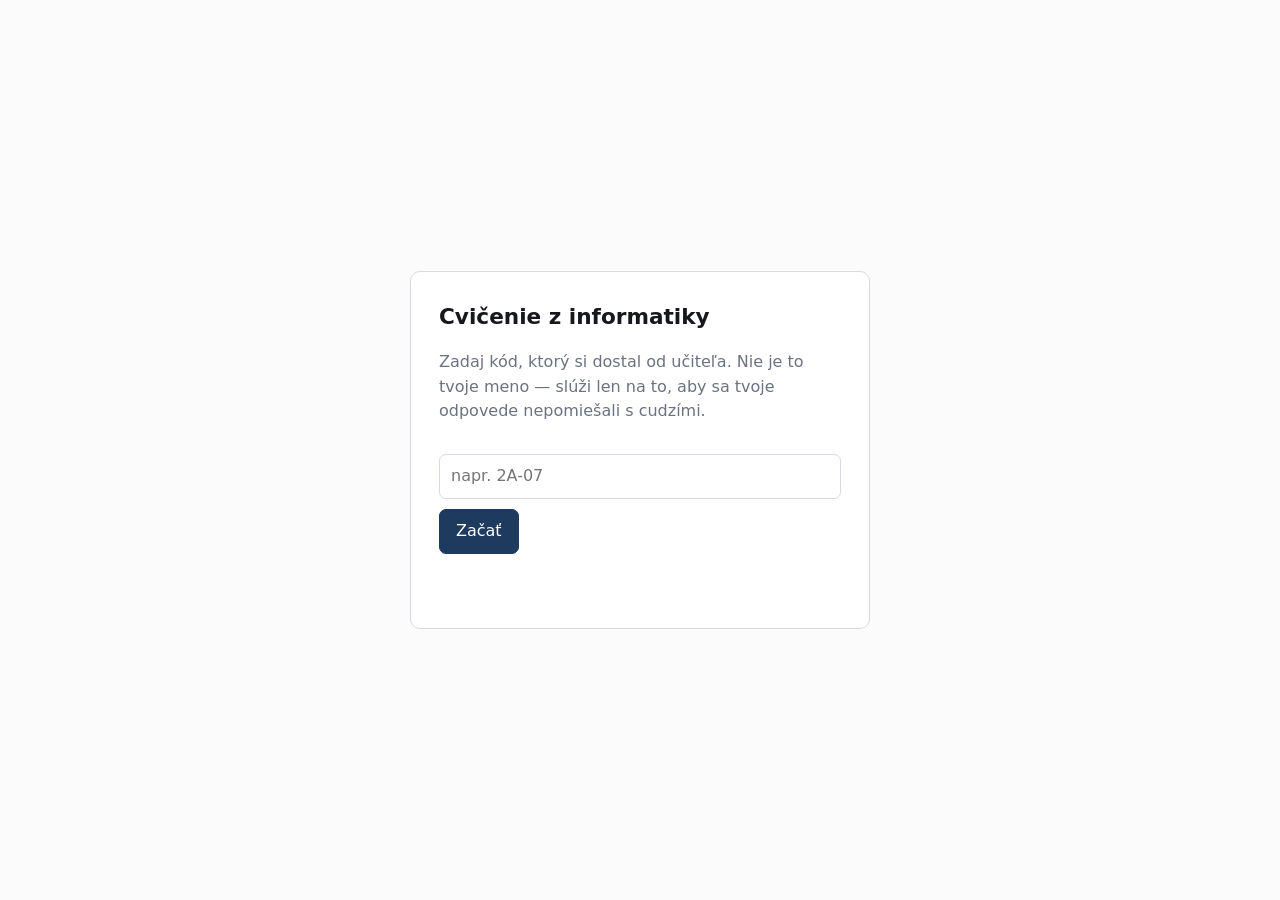
==== exercise-client/static/index.html @ ea66088d "Init" ====
<!DOCTYPE html>
<html lang="sk">
<head>
<meta charset="utf-8">
<meta name="viewport" content="width=device-width, initial-scale=1">
<title>Cvičenie — informatika</title>
<link rel="stylesheet" href="style.css">
</head>
<body>

<div id="gate" class="gate">
  <div class="gate-card">
    <h1>Cvičenie z informatiky</h1>
    <p class="muted">Zadaj kód, ktorý si dostal od učiteľa. Nie je to tvoje meno
       — slúži len na to, aby sa tvoje odpovede nepomiešali s cudzími.</p>
    <input id="code" placeholder="napr. 2A-07" autocomplete="off">
    <button id="start">Začať</button>
    <p id="banner" class="banner"></p>
  </div>
</div>

<main id="app" hidden>
  <header>
    <span id="topic"></span>
    <span class="spacer"></span>
    <span id="progress" class="muted"></span>
  </header>

  <section class="work">
    <article class="task">
      <h2>Úloha <span id="task-id"></span></h2>
      <p id="task-prompt"></p>

      <label for="answer">Tvoja odpoveď</label>
      <textarea id="answer" rows="5" placeholder="Píš sem…"></textarea>
      <div class="row">
        <button id="submit">Odovzdať pokus</button>
        <button id="unlock" class="secondary">Ukázať riešenie</button>
        <span id="feedback" class="feedback"></span>
      </div>

      <div id="gate-explain" class="explain" hidden>
        <p><strong>Predtým, než ti ukážem riešenie:</strong> napíš vlastnými
           slovami, prečo je tvoj postup správny alebo kde predpokladáš chybu.</p>
        <textarea id="explanation" rows="3"
                  placeholder="Myslím si, že… lebo…"></textarea>
        <div class="row">
          <button id="send-explanation">Odoslať</button>
          <span id="explain-feedback" class="feedback"></span>
        </div>
      </div>
    </article>

    <aside id="assistant" class="assistant" hidden>
      <h2>Asistent</h2>
      <div id="chat" class="chat"></div>
      <textarea id="prompt" rows="3" placeholder="Napíš asistentovi…"></textarea>
      <button id="send">Poslať</button>
      <p class="muted tiny">Na konci hodiny píšete krátky test, v ktorom
         asistenta k dispozícii mať nebudete.</p>
    </aside>
  </section>

  <footer class="muted tiny">
    Táto hodina je súčasťou výskumu. Zaznamenáva sa, čo napíšeš asistentovi
    a kedy si čo robil s úlohami. Tvoje meno sa nikde neukladá.
  </footer>
</main>

<script src="app.js"></script>
</body>
</html>
---- exercise-client/static/style.css ----
/* Deliberately plain. The interface must be identical across conditions, and
   anything decorative is one more thing that could differ between them. */

:root {
  --ink: #16181c;
  --muted: #6b7280;
  --line: #d7dae0;
  --bg: #fbfbfc;
  --panel: #ffffff;
  --accent: #1f3a5f;
  --good: #1d6b3f;
  --warn: #8a4b12;
}

* { box-sizing: border-box; }

body {
  margin: 0;
  font: 16px/1.55 system-ui, -apple-system, "Segoe UI", sans-serif;
  color: var(--ink);
  background: var(--bg);
}

h1 { font-size: 1.35rem; margin: 0 0 .5rem; }
h2 { font-size: 1rem; margin: 0 0 .6rem; text-transform: uppercase;
     letter-spacing: .04em; color: var(--muted); }

.muted { color: var(--muted); }
.tiny { font-size: .82rem; }
.spacer { flex: 1; }

/* ---------------------------------------------------------------- gate */
.gate { display: flex; min-height: 100vh; align-items: center;
        justify-content: center; padding: 16px; }
.gate-card { background: var(--panel); border: 1px solid var(--line);
             border-radius: 10px; padding: 28px; max-width: 460px; width: 100%; }
.gate-card input { width: 100%; margin: 14px 0 10px; }

/* ---------------------------------------------------------------- shell */
header { display: flex; gap: 12px; align-items: baseline; padding: 14px 20px;
         border-bottom: 1px solid var(--line); background: var(--panel); }

.work { display: grid; grid-template-columns: 1fr 380px; gap: 18px;
        padding: 20px; align-items: start; }
@media (max-width: 900px) { .work { grid-template-columns: 1fr; } }

.task, .assistant { background: var(--panel); border: 1px solid var(--line);
                    border-radius: 10px; padding: 18px; }

#task-prompt { font-size: 1.05rem; margin: 0 0 18px; }

label { display: block; font-size: .85rem; color: var(--muted);
        margin-bottom: 4px; }

textarea, input {
  width: 100%; font: inherit; padding: 9px 11px;
  border: 1px solid var(--line); border-radius: 7px; background: #fff;
  resize: vertical;
}
textarea:focus, input:focus { outline: 2px solid var(--accent); outline-offset: 1px; }

.row { display: flex; gap: 10px; align-items: center; margin-top: 10px;
       flex-wrap: wrap; }

button {
  font: inherit; padding: 9px 16px; border-radius: 7px; cursor: pointer;
  border: 1px solid var(--accent); background: var(--accent); color: #fff;
}
button.secondary { background: #fff; color: var(--accent); }
button:disabled { opacity: .45; cursor: default; }

.feedback { font-size: .9rem; color: var(--muted); }
.feedback.good { color: var(--good); }
.feedback.warn { color: var(--warn); }

.explain { margin-top: 16px; padding: 14px; border-radius: 8px;
           background: #f4f6f9; border: 1px solid var(--line); }
.explain p { margin: 0 0 8px; font-size: .92rem; }

/* ------------------------------------------------------------ assistant */
.chat { height: 300px; overflow-y: auto; margin-bottom: 10px; padding: 4px;
        display: flex; flex-direction: column; gap: 8px; }
.msg { padding: 8px 11px; border-radius: 9px; max-width: 92%;
       white-space: pre-wrap; font-size: .94rem; }
.msg.user { align-self: flex-end; background: var(--accent); color: #fff; }
.msg.assistant { align-self: flex-start; background: #eef1f5; }
.msg.warn { background: #fdf0e3; color: var(--warn); }

.assistant button { width: 100%; margin-top: 8px; }

footer { padding: 14px 20px; border-top: 1px solid var(--line); }
.banner { color: var(--warn); font-size: .9rem; min-height: 1.2em; }
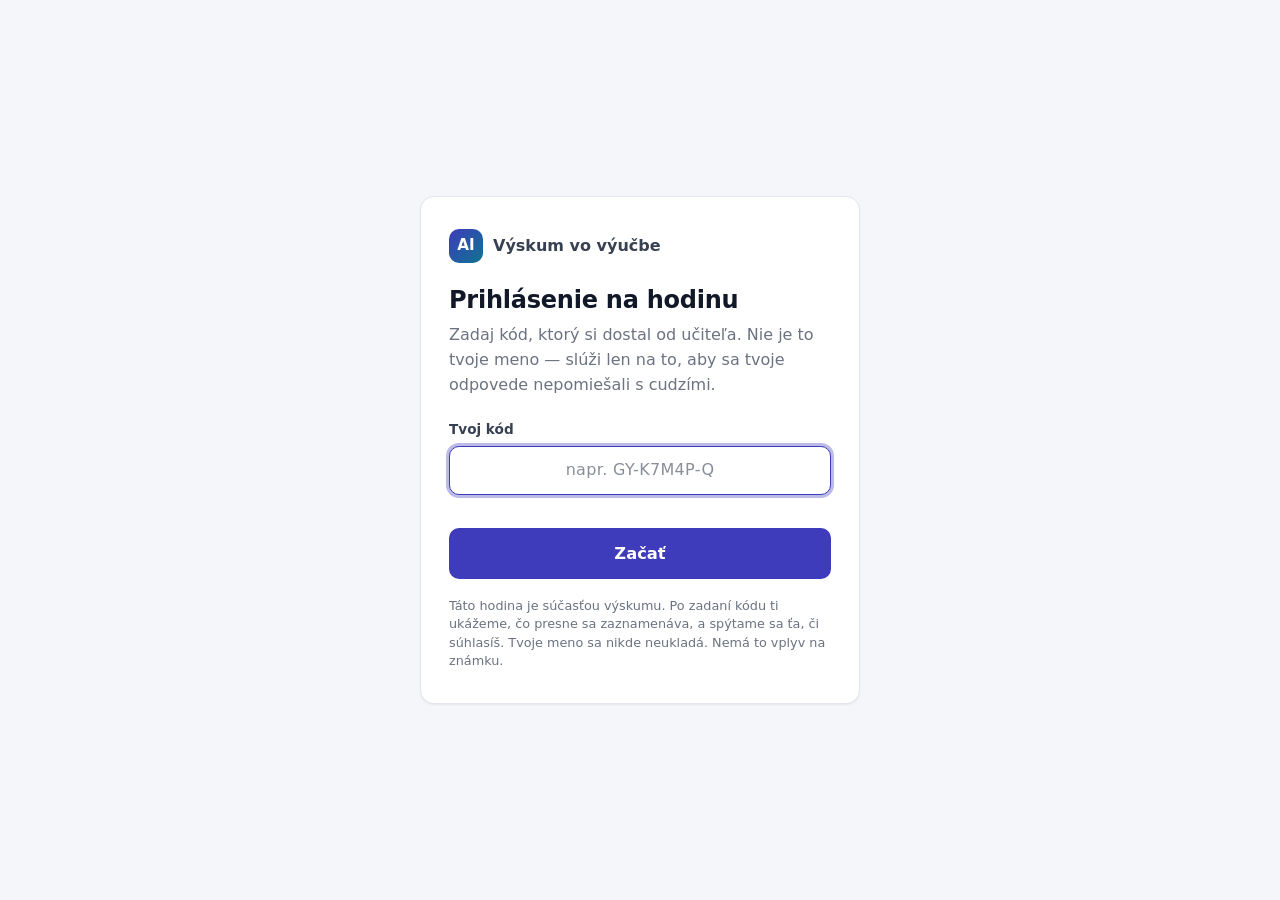
==== commit 2c75d8af: "update tool to get data" ====
--- a/exercise-client/static/index.html
+++ b/exercise-client/static/index.html
@@ -2,71 +2,157 @@
 <html lang="sk">
 <head>
 <meta charset="utf-8">
-<meta name="viewport" content="width=device-width, initial-scale=1">
-<title>Cvičenie — informatika</title>
+<meta name="viewport" content="width=device-width, initial-scale=1, viewport-fit=cover">
+<meta name="color-scheme" content="light dark">
+<link rel="icon" href="data:image/svg+xml,%3Csvg xmlns=%22http://www.w3.org/2000/svg%22 viewBox=%220 0 32 32%22%3E%3Crect width=%2232%22 height=%2232%22 rx=%228%22 fill=%22%233f3cbb%22/%3E%3Ctext x=%2216%22 y=%2221%22 font-family=%22Arial%22 font-size=%2213%22 font-weight=%22700%22 fill=%22white%22 text-anchor=%22middle%22%3EAI%3C/text%3E%3C/svg%3E">
+<title>Hodina — cvičenie</title>
 <link rel="stylesheet" href="style.css">
 </head>
 <body>
 
-<div id="gate" class="gate">
-  <div class="gate-card">
-    <h1>Cvičenie z informatiky</h1>
-    <p class="muted">Zadaj kód, ktorý si dostal od učiteľa. Nie je to tvoje meno
-       — slúži len na to, aby sa tvoje odpovede nepomiešali s cudzími.</p>
-    <input id="code" placeholder="napr. 2A-07" autocomplete="off">
-    <button id="start">Začať</button>
-    <p id="banner" class="banner"></p>
+<div id="toast" class="toast" role="status" aria-live="polite"></div>
+
+<!-- ============================================================== login -->
+<section id="login" class="login">
+  <div class="card login-card">
+    <div class="brand"><span class="logo" aria-hidden="true">AI</span><span>Výskum vo výučbe</span></div>
+    <h1>Prihlásenie na hodinu</h1>
+    <p class="lead" id="login-lead">Zadaj kód, ktorý si dostal od učiteľa. Nie je to tvoje meno —
+      slúži len na to, aby sa tvoje odpovede nepomiešali s cudzími.</p>
+    <label for="code">Tvoj kód</label>
+    <input id="code" class="code-input" type="text" autocomplete="off" autocapitalize="characters"
+           spellcheck="false" inputmode="text" placeholder="napr. GY-K7M4P-Q" maxlength="40">
+    <p id="login-error" class="field-error" role="alert"></p>
+    <button id="start" class="btn btn-primary btn-lg btn-block">Začať</button>
+    <p class="fineprint">Táto hodina je súčasťou výskumu. Po zadaní kódu ti ukážeme, čo presne sa
+      zaznamenáva, a spýtame sa ťa, či súhlasíš. Tvoje meno sa nikde neukladá. Nemá to vplyv na známku.</p>
   </div>
+</section>
+
+<!-- ================================================================ app -->
+<div id="app" hidden>
+  <header class="topbar">
+    <div class="topbar-left">
+      <span class="logo" aria-hidden="true">AI</span>
+      <div style="min-width:0">
+        <div class="eyebrow" id="subject"></div>
+        <div class="title" id="topic"></div>
+      </div>
+    </div>
+    <div class="topbar-progress">
+      <div class="progress" role="progressbar" aria-label="Postup" aria-valuemin="0" id="progress"><i id="progress-bar"></i></div>
+      <div class="progress-text" id="progress-text"></div>
+    </div>
+    <div class="topbar-right">
+      <span id="net" class="net" aria-live="polite">online</span>
+      <button id="consent-btn" class="btn btn-ghost btn-sm" type="button" aria-haspopup="dialog">Súhlas</button>
+      <button id="logout" class="btn btn-ghost btn-sm" type="button">Odhlásiť</button>
+    </div>
+  </header>
+
+  <main id="workspace" class="workspace">
+    <!-- ------------------------------------------------------- task -->
+    <section id="panel-task" class="card panel task-panel active" aria-labelledby="task-title">
+      <div id="task-area">
+        <div class="task-head">
+          <span class="chip" id="task-title">Úloha</span>
+          <span class="chip chip-warn" id="task-kind" hidden></span>
+          <span class="task-skill" id="task-skill"></span>
+        </div>
+        <p class="task-prompt" id="task-prompt"></p>
+
+        <label for="answer">Tvoja odpoveď</label>
+        <textarea id="answer" class="answer-box" rows="7" placeholder="Píš sem svoj postup a výsledok…"></textarea>
+        <div class="actions">
+          <button id="submit" class="btn btn-primary" type="button">Odovzdať pokus</button>
+          <button id="solution" class="btn btn-secondary" type="button">Ukázať riešenie</button>
+          <span class="spacer"></span>
+          <button id="skip" class="btn btn-ghost" type="button">Preskočiť úlohu</button>
+        </div>
+
+        <!-- self-assessment: replaces a blocking confirm() dialog -->
+        <div id="selfcheck" class="selfcheck" hidden>
+          <h3>Ako hodnotíš svoju odpoveď?</h3>
+          <div class="segmented" role="radiogroup" aria-label="Hodnotenie odpovede" id="self-choice">
+            <button type="button" data-v="1" aria-pressed="false">Myslím, že je správna</button>
+            <button type="button" data-v="0" aria-pressed="false">Nie som si istý/á alebo nie je správna</button>
+          </div>
+          <label for="conf" class="label">Nakoľko si si istý/á, že je správna? <output id="conf-val" class="value">—</output></label>
+          <input id="conf" type="range" min="0" max="100" step="5" value="50" class="unset" aria-describedby="conf-scale">
+          <div class="slider-scale" id="conf-scale"><span>0 % určite nie</span><span>100 % určite áno</span></div>
+          <div class="actions">
+            <button id="selfcheck-ok" class="btn btn-primary" type="button" disabled>Potvrdiť</button>
+            <button id="selfcheck-cancel" class="btn btn-ghost" type="button">Späť k odpovedi</button>
+          </div>
+        </div>
+
+        <div id="feedback" class="feedback" role="status" aria-live="polite"></div>
+
+        <div id="gate-explain" class="callout callout-primary" style="margin-top:16px" hidden>
+          <p style="margin-bottom:10px"><strong>Predtým, než ti ukážem riešenie:</strong> napíš vlastnými
+            slovami, prečo je tvoj postup správny alebo kde predpokladáš chybu.</p>
+          <textarea id="explanation" rows="3" placeholder="Myslím si, že… lebo…"></textarea>
+          <div class="actions">
+            <button id="send-explanation" class="btn btn-primary" type="button">Odoslať vysvetlenie</button>
+            <span id="explain-feedback" class="feedback" style="margin-top:0"></span>
+          </div>
+        </div>
+
+        <div id="solution-box" class="callout callout-good solution-box" style="margin-top:16px" hidden>
+          <h3>Vzorové riešenie</h3>
+          <p id="solution-text" class="solution-text"></p>
+        </div>
+      </div>
+
+      <div id="done" class="done" hidden>
+        <div class="big" aria-hidden="true">✓</div>
+        <h2>Hotovo</h2>
+        <p class="muted" id="done-text">Zavri notebook a počkaj na pokyn učiteľa.</p>
+      </div>
+    </section>
+
+    <!-- -------------------------------------------------- assistant -->
+    <aside id="panel-assistant" class="card panel assistant-panel" aria-label="Asistent" hidden>
+      <div class="assistant-head">
+        <span class="avatar" aria-hidden="true">AI</span>
+        <h2>Asistent</h2>
+      </div>
+      <div id="chat" class="chat" aria-live="polite">
+        <p class="chat-empty" id="chat-empty">Sem môžeš napísať otázku k úlohe, na ktorej práve pracuješ.</p>
+      </div>
+      <div class="composer">
+        <label for="prompt" class="sr-only">Správa asistentovi</label>
+        <textarea id="prompt" rows="1" placeholder="Napíš asistentovi…"></textarea>
+        <button id="send" class="btn btn-primary" type="button" aria-label="Poslať">Poslať</button>
+      </div>
+      <p class="fineprint">Na konci hodiny píšete krátky test, v ktorom asistenta k dispozícii mať nebudete.</p>
+    </aside>
+  </main>
+
+  <nav id="tabbar" class="tabbar" aria-label="Prepínanie panelov">
+    <button type="button" data-tab="panel-task" aria-selected="true"><span class="ico" aria-hidden="true">✎</span>Úloha</button>
+    <button type="button" data-tab="panel-assistant" aria-selected="false"><span class="ico" aria-hidden="true">💬</span>Asistent</button>
+  </nav>
+
+  <button id="activity-pill" class="activity-pill" type="button" hidden>Interaktívna úloha</button>
+
+  <div id="activity-layer" class="sheet-layer" hidden>
+    <div class="sheet" role="dialog" aria-modal="true" aria-labelledby="activity-title">
+      <div class="sheet-head">
+        <span class="chip chip-accent" id="activity-type"></span>
+        <h2 id="activity-title"></h2>
+        <button id="activity-hide" class="btn btn-ghost btn-sm" type="button">Skryť</button>
+      </div>
+      <div id="activity-body" class="sheet-body"></div>
+    </div>
+  </div>
+
+  <p class="fineprint consent-note">Táto hodina je súčasťou výskumu. Čo sa zaznamenáva a ako zmeniť svoje
+    rozhodnutie, nájdeš pod tlačidlom Súhlas hore. Tvoje meno sa nikde neukladá.</p>
 </div>
 
-<main id="app" hidden>
-  <header>
-    <span id="topic"></span>
-    <span class="spacer"></span>
-    <span id="progress" class="muted"></span>
-  </header>
-
-  <section class="work">
-    <article class="task">
-      <h2>Úloha <span id="task-id"></span></h2>
-      <p id="task-prompt"></p>
-
-      <label for="answer">Tvoja odpoveď</label>
-      <textarea id="answer" rows="5" placeholder="Píš sem…"></textarea>
-      <div class="row">
-        <button id="submit">Odovzdať pokus</button>
-        <button id="unlock" class="secondary">Ukázať riešenie</button>
-        <span id="feedback" class="feedback"></span>
-      </div>
-
-      <div id="gate-explain" class="explain" hidden>
-        <p><strong>Predtým, než ti ukážem riešenie:</strong> napíš vlastnými
-           slovami, prečo je tvoj postup správny alebo kde predpokladáš chybu.</p>
-        <textarea id="explanation" rows="3"
-                  placeholder="Myslím si, že… lebo…"></textarea>
-        <div class="row">
-          <button id="send-explanation">Odoslať</button>
-          <span id="explain-feedback" class="feedback"></span>
-        </div>
-      </div>
-    </article>
-
-    <aside id="assistant" class="assistant" hidden>
-      <h2>Asistent</h2>
-      <div id="chat" class="chat"></div>
-      <textarea id="prompt" rows="3" placeholder="Napíš asistentovi…"></textarea>
-      <button id="send">Poslať</button>
-      <p class="muted tiny">Na konci hodiny píšete krátky test, v ktorom
-         asistenta k dispozícii mať nebudete.</p>
-    </aside>
-  </section>
-
-  <footer class="muted tiny">
-    Táto hodina je súčasťou výskumu. Zaznamenáva sa, čo napíšeš asistentovi
-    a kedy si čo robil s úlohami. Tvoje meno sa nikde neukladá.
-  </footer>
-</main>
-
+<script src="widgets.js"></script>
+<script src="consent.js"></script>
 <script src="app.js"></script>
 </body>
 </html>
--- a/exercise-client/static/style.css
+++ b/exercise-client/static/style.css
@@ -1,92 +1,517 @@
-/* Deliberately plain. The interface must be identical across conditions, and
-   anything decorative is one more thing that could differ between them. */
+/* style.css -- one design system for the pupil app and the teacher dashboard.
+
+   The research constraint still holds: the interface is identical across the
+   three conditions. Nothing here reads the condition; the only part that
+   differs is whether the assistant panel exists at all, as before. The design
+   is calm on purpose -- clear type, generous spacing, no decoration that one
+   condition could carry and another not. It also has to work on a 360-px
+   phone and a 1080-px classroom projector, in light and dark mode, with no
+   network fonts (the classroom may be offline). */
 
 :root {
-  --ink: #16181c;
+  --bg: #f5f6fa;
+  --surface: #ffffff;
+  --surface-2: #f0f2f8;
+  --surface-3: #e7eaf3;
+  --ink: #111827;
+  --ink-2: #374151;
   --muted: #6b7280;
-  --line: #d7dae0;
-  --bg: #fbfbfc;
-  --panel: #ffffff;
-  --accent: #1f3a5f;
-  --good: #1d6b3f;
-  --warn: #8a4b12;
+  --line: #e3e6ee;
+  --line-strong: #cdd2de;
+  --primary: #3f3cbb;
+  --primary-hover: #34319e;
+  --primary-ink: #ffffff;
+  --primary-soft: #eceafe;
+  --accent: #0e7490;
+  --accent-soft: #e0f2f7;
+  --good: #15803d;
+  --good-soft: #e3f6e8;
+  --warn: #a15c07;
+  --warn-soft: #fdf1dc;
+  --bad: #b42318;
+  --bad-soft: #fde8e6;
+  --bulb: #f5b301;
+  --radius: 14px;
+  --radius-sm: 10px;
+  --radius-xs: 7px;
+  --shadow-sm: 0 1px 2px rgba(17, 24, 39, .06);
+  --shadow: 0 1px 2px rgba(17, 24, 39, .05), 0 10px 30px rgba(17, 24, 39, .07);
+  --font: system-ui, -apple-system, "Segoe UI", Roboto, "Helvetica Neue", Arial, sans-serif;
+  --mono: ui-monospace, "Cascadia Code", "Cascadia Mono", Consolas, "Courier New", monospace;
+  --focus: 0 0 0 3px rgba(63, 60, 187, .35);
+  color-scheme: light;
+}
+
+@media (prefers-color-scheme: dark) {
+  :root {
+    --bg: #0f1117;
+    --surface: #171a23;
+    --surface-2: #1d212c;
+    --surface-3: #262b38;
+    --ink: #eef0f6;
+    --ink-2: #c9cedb;
+    --muted: #949bad;
+    --line: #2a2f3c;
+    --line-strong: #3a4152;
+    --primary: #8c88ff;
+    --primary-hover: #a19eff;
+    --primary-ink: #0f1117;
+    --primary-soft: #262447;
+    --accent: #38bdf8;
+    --accent-soft: #10303d;
+    --good: #4ade80;
+    --good-soft: #12301d;
+    --warn: #fbbf24;
+    --warn-soft: #3a2a0c;
+    --bad: #f87171;
+    --bad-soft: #3b1715;
+    --shadow-sm: 0 1px 2px rgba(0, 0, 0, .4);
+    --shadow: 0 1px 2px rgba(0, 0, 0, .35), 0 12px 32px rgba(0, 0, 0, .35);
+    --focus: 0 0 0 3px rgba(140, 136, 255, .4);
+    color-scheme: dark;
+  }
 }
 
 * { box-sizing: border-box; }
-
+html { -webkit-text-size-adjust: 100%; }
 body {
   margin: 0;
-  font: 16px/1.55 system-ui, -apple-system, "Segoe UI", sans-serif;
+  font: 16px/1.55 var(--font);
   color: var(--ink);
   background: var(--bg);
-}
-
-h1 { font-size: 1.35rem; margin: 0 0 .5rem; }
-h2 { font-size: 1rem; margin: 0 0 .6rem; text-transform: uppercase;
-     letter-spacing: .04em; color: var(--muted); }
+  min-height: 100vh;
+}
+[hidden] { display: none !important; }
+h1, h2, h3 { line-height: 1.25; margin: 0; }
+h1 { font-size: 1.5rem; font-weight: 700; letter-spacing: -.01em; }
+h2 { font-size: 1.05rem; font-weight: 650; }
+h3 { font-size: .95rem; font-weight: 650; }
+p { margin: 0; }
+code, .mono { font-family: var(--mono); font-size: .92em; }
+a { color: var(--primary); }
 
 .muted { color: var(--muted); }
-.tiny { font-size: .82rem; }
+.small { font-size: .875rem; }
+.tiny { font-size: .78rem; }
+.fineprint { font-size: .8rem; color: var(--muted); line-height: 1.45; }
+.eyebrow { font-size: .72rem; font-weight: 650; letter-spacing: .08em; text-transform: uppercase; color: var(--muted); }
 .spacer { flex: 1; }
-
-/* ---------------------------------------------------------------- gate */
-.gate { display: flex; min-height: 100vh; align-items: center;
-        justify-content: center; padding: 16px; }
-.gate-card { background: var(--panel); border: 1px solid var(--line);
-             border-radius: 10px; padding: 28px; max-width: 460px; width: 100%; }
-.gate-card input { width: 100%; margin: 14px 0 10px; }
-
-/* ---------------------------------------------------------------- shell */
-header { display: flex; gap: 12px; align-items: baseline; padding: 14px 20px;
-         border-bottom: 1px solid var(--line); background: var(--panel); }
-
-.work { display: grid; grid-template-columns: 1fr 380px; gap: 18px;
-        padding: 20px; align-items: start; }
-@media (max-width: 900px) { .work { grid-template-columns: 1fr; } }
-
-.task, .assistant { background: var(--panel); border: 1px solid var(--line);
-                    border-radius: 10px; padding: 18px; }
-
-#task-prompt { font-size: 1.05rem; margin: 0 0 18px; }
-
-label { display: block; font-size: .85rem; color: var(--muted);
-        margin-bottom: 4px; }
-
-textarea, input {
-  width: 100%; font: inherit; padding: 9px 11px;
-  border: 1px solid var(--line); border-radius: 7px; background: #fff;
-  resize: vertical;
-}
-textarea:focus, input:focus { outline: 2px solid var(--accent); outline-offset: 1px; }
-
-.row { display: flex; gap: 10px; align-items: center; margin-top: 10px;
-       flex-wrap: wrap; }
-
-button {
-  font: inherit; padding: 9px 16px; border-radius: 7px; cursor: pointer;
-  border: 1px solid var(--accent); background: var(--accent); color: #fff;
-}
-button.secondary { background: #fff; color: var(--accent); }
-button:disabled { opacity: .45; cursor: default; }
-
-.feedback { font-size: .9rem; color: var(--muted); }
+.row { display: flex; gap: 10px; align-items: center; flex-wrap: wrap; }
+.stack { display: flex; flex-direction: column; gap: 12px; }
+.sr-only { position: absolute; width: 1px; height: 1px; overflow: hidden; clip: rect(0 0 0 0); white-space: nowrap; }
+
+/* ---------------------------------------------------------------- controls */
+.btn {
+  appearance: none;
+  display: inline-flex; align-items: center; justify-content: center; gap: 8px;
+  font: inherit; font-weight: 600; font-size: .95rem;
+  min-height: 42px; padding: 9px 16px;
+  border-radius: var(--radius-sm);
+  border: 1px solid transparent;
+  cursor: pointer; text-decoration: none; user-select: none;
+  transition: background .15s, border-color .15s, color .15s, transform .05s;
+}
+.btn:active { transform: translateY(1px); }
+.btn:focus-visible { outline: none; box-shadow: var(--focus); }
+.btn:disabled { opacity: .5; cursor: not-allowed; transform: none; }
+.btn-primary { background: var(--primary); color: var(--primary-ink); }
+.btn-primary:hover:not(:disabled) { background: var(--primary-hover); }
+.btn-secondary { background: var(--surface); color: var(--ink); border-color: var(--line-strong); }
+.btn-secondary:hover:not(:disabled) { border-color: var(--primary); color: var(--primary); }
+.btn-ghost { background: transparent; color: var(--ink-2); }
+.btn-ghost:hover:not(:disabled) { background: var(--surface-2); }
+.btn-good { background: var(--good); color: #fff; }
+.btn-danger { background: transparent; color: var(--bad); border-color: var(--bad); }
+.btn-sm { min-height: 34px; padding: 6px 12px; font-size: .875rem; }
+.btn-lg { min-height: 50px; padding: 12px 22px; font-size: 1.02rem; }
+.btn-block { width: 100%; }
+.btn-icon { width: 42px; padding: 0; }
+
+label, .label { display: block; font-size: .85rem; font-weight: 600; color: var(--ink-2); margin-bottom: 6px; }
+input[type=text], input[type=number], input[type=password], textarea, select {
+  width: 100%; font: inherit; color: var(--ink);
+  padding: 11px 13px;
+  background: var(--surface);
+  border: 1px solid var(--line-strong);
+  border-radius: var(--radius-sm);
+  transition: border-color .15s, box-shadow .15s;
+}
+textarea { resize: vertical; min-height: 96px; line-height: 1.5; }
+input:focus, textarea:focus, select:focus { outline: none; border-color: var(--primary); box-shadow: var(--focus); }
+input::placeholder, textarea::placeholder { color: var(--muted); opacity: .8; }
+.field-error { color: var(--bad); font-size: .88rem; min-height: 1.3em; margin-top: 8px; }
+
+/* a slider that is not yet set shows no thumb position: a default of 50
+   would be recorded as a judgement nobody made */
+input[type=range] { -webkit-appearance: none; appearance: none; width: 100%; height: 28px; border: 0; padding: 0; background: transparent; cursor: pointer; }
+input[type=range]::-webkit-slider-runnable-track { height: 8px; border-radius: 999px; background: var(--line-strong); }
+input[type=range]::-moz-range-track { height: 8px; border-radius: 999px; background: var(--line-strong); }
+input[type=range]::-webkit-slider-thumb { -webkit-appearance: none; width: 22px; height: 22px; margin-top: -7px; border-radius: 50%; background: var(--primary); box-shadow: 0 0 0 4px var(--primary-soft); }
+input[type=range]::-moz-range-thumb { width: 22px; height: 22px; border: 0; border-radius: 50%; background: var(--primary); box-shadow: 0 0 0 4px var(--primary-soft); }
+/* not yet set: a uniform track and no thumb, so nothing on screen suggests a value */
+input[type=range].unset::-webkit-slider-thumb { opacity: 0; }
+input[type=range].unset::-moz-range-thumb { opacity: 0; }
+input[type=range]:focus { box-shadow: none; outline: none; }
+input[type=range]:focus-visible { outline: 2px solid var(--primary); outline-offset: 4px; border-radius: 6px; }
+.slider-scale { display: flex; justify-content: space-between; font-size: .75rem; color: var(--muted); margin-top: -2px; }
+output.value { font-variant-numeric: tabular-nums; font-weight: 700; color: var(--primary); }
+
+.chip {
+  display: inline-flex; align-items: center; gap: 6px;
+  padding: 3px 10px; border-radius: 999px;
+  background: var(--primary-soft); color: var(--primary);
+  font-size: .78rem; font-weight: 650; white-space: nowrap;
+}
+.chip-soft { background: var(--surface-2); color: var(--ink-2); }
+.chip-warn { background: var(--warn-soft); color: var(--warn); }
+.chip-good { background: var(--good-soft); color: var(--good); }
+.chip-bad { background: var(--bad-soft); color: var(--bad); }
+.chip-accent { background: var(--accent-soft); color: var(--accent); }
+
+.card {
+  background: var(--surface);
+  border: 1px solid var(--line);
+  border-radius: var(--radius);
+  box-shadow: var(--shadow-sm);
+}
+.card-pad { padding: 20px; }
+.card-head { display: flex; align-items: center; gap: 10px; margin-bottom: 14px; }
+
+.callout { border-radius: var(--radius-sm); padding: 14px 16px; background: var(--surface-2); border: 1px solid var(--line); }
+.callout-good { background: var(--good-soft); border-color: transparent; }
+.callout-warn { background: var(--warn-soft); border-color: transparent; }
+.callout-primary { background: var(--primary-soft); border-color: transparent; }
+
+.segmented { display: inline-flex; flex-wrap: wrap; gap: 6px; }
+.segmented button {
+  font: inherit; font-size: .9rem; font-weight: 600;
+  min-height: 40px; padding: 7px 14px; border-radius: var(--radius-sm);
+  border: 1px solid var(--line-strong); background: var(--surface); color: var(--ink-2); cursor: pointer;
+}
+.segmented button[aria-pressed=true] { background: var(--primary); border-color: var(--primary); color: var(--primary-ink); }
+.segmented button:focus-visible { outline: none; box-shadow: var(--focus); }
+
+.toast {
+  position: fixed; left: 50%; bottom: 24px; transform: translateX(-50%) translateY(20px);
+  background: var(--ink); color: var(--bg);
+  padding: 11px 18px; border-radius: 999px; font-size: .9rem; font-weight: 550;
+  box-shadow: var(--shadow); opacity: 0; pointer-events: none; z-index: 100;
+  transition: opacity .2s, transform .2s; max-width: calc(100vw - 32px); text-align: center;
+}
+.toast.show { opacity: 1; transform: translateX(-50%) translateY(0); }
+.toast.bad { background: var(--bad); color: #fff; }
+
+.spinner { width: 16px; height: 16px; border: 2px solid currentColor; border-right-color: transparent; border-radius: 50%; animation: spin .7s linear infinite; display: inline-block; }
+@keyframes spin { to { transform: rotate(360deg); } }
+@media (prefers-reduced-motion: reduce) { *, *::before, *::after { animation-duration: .01ms !important; transition-duration: .01ms !important; } }
+
+/* ------------------------------------------------------------------ login */
+.login { min-height: 100vh; display: grid; place-items: center; padding: 20px; }
+.login-card { width: 100%; max-width: 440px; padding: 32px 28px; }
+.brand { display: flex; align-items: center; gap: 10px; font-weight: 700; color: var(--ink-2); margin-bottom: 22px; }
+.logo {
+  display: inline-grid; place-items: center; width: 34px; height: 34px; border-radius: 10px;
+  background: linear-gradient(135deg, var(--primary), var(--accent)); color: #fff; font-size: .95rem; font-weight: 800;
+}
+.login-card h1 { margin-bottom: 8px; }
+.login-card .lead { color: var(--muted); margin-bottom: 22px; }
+.code-input { font-family: var(--mono); font-size: 1.25rem; letter-spacing: .08em; text-transform: uppercase; text-align: center; }
+.code-input::placeholder { text-transform: none; letter-spacing: .02em; font-size: 1rem; }
+.login-card .btn { margin-top: 6px; }
+.login-card .fineprint { margin-top: 18px; }
+
+/* -------------------------------------------------------------------- app */
+.topbar {
+  position: sticky; top: 0; z-index: 20;
+  display: grid; grid-template-columns: minmax(0, 1fr) minmax(160px, 320px) auto; gap: 18px; align-items: center;
+  padding: 12px 20px; background: var(--surface);
+  background: color-mix(in srgb, var(--surface) 92%, transparent);
+  backdrop-filter: saturate(1.4) blur(8px); border-bottom: 1px solid var(--line);
+}
+.topbar-left { display: flex; align-items: center; gap: 12px; min-width: 0; }
+.topbar-left .title { font-weight: 650; white-space: nowrap; overflow: hidden; text-overflow: ellipsis; }
+.topbar-right { display: flex; align-items: center; gap: 8px; }
+.progress { height: 8px; border-radius: 999px; background: var(--surface-3); overflow: hidden; }
+.progress > i { display: block; height: 100%; width: 0; background: linear-gradient(90deg, var(--primary), var(--accent)); border-radius: 999px; transition: width .4s ease; }
+.progress-text { font-size: .78rem; color: var(--muted); margin-top: 4px; text-align: right; font-variant-numeric: tabular-nums; }
+.net { display: inline-flex; align-items: center; gap: 6px; font-size: .78rem; color: var(--muted); }
+.net::before { content: ""; width: 9px; height: 9px; border-radius: 50%; background: var(--good); box-shadow: 0 0 0 3px var(--good-soft); }
+.net.off::before { background: var(--bad); box-shadow: 0 0 0 3px var(--bad-soft); }
+
+.workspace {
+  display: grid; grid-template-columns: minmax(0, 1fr) 400px; gap: 20px;
+  padding: 22px 20px 90px; max-width: 1320px; margin: 0 auto; align-items: start;
+}
+.workspace.solo { grid-template-columns: minmax(0, 860px); justify-content: center; }
+.panel { padding: 22px; }
+.task-head { display: flex; align-items: center; gap: 8px; flex-wrap: wrap; margin-bottom: 14px; }
+.task-skill { color: var(--muted); font-size: .85rem; }
+.task-prompt { font-size: 1.12rem; line-height: 1.6; margin-bottom: 20px; color: var(--ink); }
+.answer-box { font-family: inherit; min-height: 150px; }
+.answer-box.code { font-family: var(--mono); font-size: .92rem; }
+.actions { display: flex; flex-wrap: wrap; gap: 10px; margin-top: 14px; align-items: center; }
+.feedback { margin-top: 14px; font-size: .95rem; min-height: 1.2em; color: var(--ink-2); }
 .feedback.good { color: var(--good); }
 .feedback.warn { color: var(--warn); }
 
-.explain { margin-top: 16px; padding: 14px; border-radius: 8px;
-           background: #f4f6f9; border: 1px solid var(--line); }
-.explain p { margin: 0 0 8px; font-size: .92rem; }
-
-/* ------------------------------------------------------------ assistant */
-.chat { height: 300px; overflow-y: auto; margin-bottom: 10px; padding: 4px;
-        display: flex; flex-direction: column; gap: 8px; }
-.msg { padding: 8px 11px; border-radius: 9px; max-width: 92%;
-       white-space: pre-wrap; font-size: .94rem; }
-.msg.user { align-self: flex-end; background: var(--accent); color: #fff; }
-.msg.assistant { align-self: flex-start; background: #eef1f5; }
-.msg.warn { background: #fdf0e3; color: var(--warn); }
-
-.assistant button { width: 100%; margin-top: 8px; }
-
-footer { padding: 14px 20px; border-top: 1px solid var(--line); }
-.banner { color: var(--warn); font-size: .9rem; min-height: 1.2em; }
+.selfcheck { margin-top: 16px; padding: 18px; border-radius: var(--radius); background: var(--primary-soft); }
+.selfcheck h3 { margin-bottom: 10px; }
+.selfcheck .label { margin-top: 16px; }
+
+.solution-box h3 { margin-bottom: 6px; }
+.solution-text { white-space: pre-wrap; }
+
+.done { text-align: center; padding: 34px 10px 10px; }
+.done .big { font-size: 2.6rem; }
+.done h2 { font-size: 1.3rem; margin: 6px 0 8px; }
+
+/* -------------------------------------------------------------- assistant */
+.assistant-panel { display: flex; flex-direction: column; position: sticky; top: 86px; max-height: calc(100vh - 110px); padding: 0; overflow: hidden; }
+.assistant-head { display: flex; align-items: center; gap: 10px; padding: 16px 18px; border-bottom: 1px solid var(--line); }
+.assistant-head .avatar { width: 30px; height: 30px; border-radius: 50%; display: grid; place-items: center; background: var(--accent-soft); color: var(--accent); font-weight: 800; font-size: .85rem; }
+.chat { flex: 1; overflow-y: auto; padding: 16px; display: flex; flex-direction: column; gap: 10px; min-height: 260px; }
+.chat-empty { margin: auto; text-align: center; color: var(--muted); font-size: .9rem; max-width: 260px; }
+.msg { max-width: 88%; padding: 10px 13px; border-radius: 14px; white-space: pre-wrap; word-wrap: break-word; font-size: .95rem; line-height: 1.5; }
+.msg.user { align-self: flex-end; background: var(--primary); color: var(--primary-ink); border-bottom-right-radius: 4px; }
+.msg.assistant { align-self: flex-start; background: var(--surface-2); border: 1px solid var(--line); border-bottom-left-radius: 4px; }
+.msg.warn { background: var(--warn-soft); color: var(--warn); border-color: transparent; }
+.typing { display: inline-flex; gap: 4px; padding: 4px 2px; }
+.typing i { width: 7px; height: 7px; border-radius: 50%; background: var(--muted); animation: blink 1.2s infinite; }
+.typing i:nth-child(2) { animation-delay: .2s; }
+.typing i:nth-child(3) { animation-delay: .4s; }
+@keyframes blink { 0%, 80%, 100% { opacity: .25; } 40% { opacity: 1; } }
+.composer { display: flex; gap: 8px; padding: 12px; border-top: 1px solid var(--line); align-items: flex-end; }
+.composer textarea { min-height: 46px; max-height: 160px; resize: none; }
+.assistant-panel .fineprint { padding: 0 16px 14px; }
+
+.consent-note { text-align: center; padding: 10px 20px 28px; }
+
+/* ------------------------------------------------------------ mobile tabs */
+.tabbar {
+  position: fixed; left: 0; right: 0; bottom: 0; z-index: 30; display: none;
+  background: var(--surface); border-top: 1px solid var(--line);
+  padding: 6px 8px calc(6px + env(safe-area-inset-bottom));
+}
+.tabbar button {
+  flex: 1; font: inherit; font-size: .8rem; font-weight: 600; color: var(--muted);
+  background: none; border: 0; padding: 8px 4px; border-radius: 10px; cursor: pointer;
+  display: flex; flex-direction: column; align-items: center; gap: 2px;
+}
+.tabbar button .ico { font-size: 1.15rem; line-height: 1; }
+.tabbar button[aria-selected=true] { color: var(--primary); background: var(--primary-soft); }
+.tabbar .dot { width: 8px; height: 8px; background: var(--bad); border-radius: 50%; display: inline-block; }
+
+@media (max-width: 960px) {
+  .workspace { grid-template-columns: minmax(0, 1fr); padding: 16px 12px 96px; }
+  .assistant-panel { position: static; max-height: none; min-height: 60vh; }
+  .tabbar.enabled { display: flex; }
+  .workspace.tabbed > .panel { display: none; }
+  .workspace.tabbed > .panel.active { display: flex; flex-direction: column; }
+  .workspace.tabbed > .task-panel.active { display: block; }
+  .topbar { grid-template-columns: minmax(0, 1fr) auto; padding: 10px 14px; gap: 10px; }
+  .topbar-progress { grid-column: 1 / -1; order: 3; }
+  .panel { padding: 18px; }
+  .task-prompt { font-size: 1.05rem; }
+}
+
+/* ------------------------------------------------------- activity sheet */
+.activity-pill {
+  position: fixed; right: 18px; bottom: 22px; z-index: 40;
+  display: inline-flex; align-items: center; gap: 10px;
+  padding: 12px 18px; border-radius: 999px; border: 0; cursor: pointer;
+  background: var(--accent); color: #fff; font: inherit; font-weight: 700; box-shadow: var(--shadow);
+}
+.activity-pill::before { content: ""; width: 10px; height: 10px; border-radius: 50%; background: #fff; animation: pulse 1.6s infinite; }
+@keyframes pulse { 0% { box-shadow: 0 0 0 0 rgba(255, 255, 255, .8); } 100% { box-shadow: 0 0 0 10px rgba(255, 255, 255, 0); } }
+@media (max-width: 960px) { .activity-pill { bottom: 84px; } }
+
+.sheet-layer {
+  position: fixed; inset: 0; z-index: 50; display: grid; place-items: center; padding: 20px;
+  background: rgba(10, 12, 20, .55); backdrop-filter: blur(2px);
+  animation: fade .18s ease;
+}
+@keyframes fade { from { opacity: 0; } }
+.sheet {
+  width: 100%; max-width: 920px; max-height: calc(100vh - 40px); overflow: auto;
+  background: var(--surface); border-radius: 18px; box-shadow: var(--shadow);
+  animation: rise .22s ease;
+}
+@keyframes rise { from { transform: translateY(14px); opacity: .6; } }
+.sheet-head {
+  position: sticky; top: 0; z-index: 2; display: flex; align-items: center; gap: 10px;
+  padding: 16px 20px; background: var(--surface); border-bottom: 1px solid var(--line);
+}
+.sheet-head h2 { flex: 1; font-size: 1.1rem; }
+.sheet-body { padding: 22px; }
+@media (max-width: 640px) {
+  .sheet-layer { padding: 0; place-items: end stretch; }
+  .sheet { max-height: 100vh; height: 100%; border-radius: 0; }
+  .sheet-body { padding: 16px; }
+}
+
+/* --------------------------------------------------- activity components */
+.act-question { font-size: 1.12rem; font-weight: 600; line-height: 1.5; margin-bottom: 16px; }
+.act-intro { color: var(--ink-2); margin-bottom: 16px; }
+.options { display: grid; gap: 10px; }
+.option {
+  display: flex; align-items: center; gap: 12px; text-align: left;
+  width: 100%; font: inherit; color: var(--ink); background: var(--surface);
+  border: 1.5px solid var(--line-strong); border-radius: var(--radius-sm);
+  padding: 13px 15px; cursor: pointer; transition: border-color .15s, background .15s;
+}
+.option:hover:not(:disabled) { border-color: var(--primary); }
+.option .letter {
+  flex: none; width: 30px; height: 30px; border-radius: 8px; display: grid; place-items: center;
+  background: var(--surface-2); font-weight: 700; font-size: .9rem; color: var(--ink-2);
+}
+.option[aria-pressed=true] { border-color: var(--primary); background: var(--primary-soft); }
+.option[aria-pressed=true] .letter { background: var(--primary); color: var(--primary-ink); }
+.option.correct { border-color: var(--good); background: var(--good-soft); }
+.option.correct .letter { background: var(--good); color: #fff; }
+.option:disabled { cursor: default; }
+.option .bar { flex: 1; }
+.option .count { font-variant-numeric: tabular-nums; font-weight: 700; color: var(--ink-2); }
+
+.result-bars { display: grid; gap: 10px; margin-top: 6px; }
+.result-row { display: grid; grid-template-columns: minmax(0, 1fr) 48px; gap: 10px; align-items: center; }
+.result-label { font-size: .9rem; margin-bottom: 4px; display: flex; gap: 8px; align-items: center; }
+.result-track { height: 12px; background: var(--surface-3); border-radius: 999px; overflow: hidden; }
+.result-track i { display: block; height: 100%; background: var(--primary); border-radius: 999px; transition: width .5s ease; }
+.result-row.correct .result-track i { background: var(--good); }
+.result-n { text-align: right; font-weight: 700; font-variant-numeric: tabular-nums; }
+
+.order-list { list-style: none; margin: 0; padding: 0; display: grid; gap: 8px; }
+.order-item {
+  display: flex; align-items: center; gap: 10px; padding: 10px 12px;
+  background: var(--surface); border: 1.5px solid var(--line-strong); border-radius: var(--radius-sm);
+  cursor: grab; touch-action: manipulation;
+}
+.order-item.dragging { opacity: .5; border-style: dashed; }
+.order-item .pos { width: 26px; height: 26px; border-radius: 7px; display: grid; place-items: center; background: var(--surface-2); font-weight: 700; font-size: .85rem; flex: none; }
+.order-item .txt { flex: 1; font-family: var(--mono); font-size: .92rem; white-space: pre-wrap; }
+.order-item .mv { display: flex; gap: 4px; }
+.order-item .mv button { width: 34px; height: 34px; border-radius: 8px; border: 1px solid var(--line-strong); background: var(--surface); color: var(--ink-2); cursor: pointer; font-size: 1rem; }
+.order-item.ok { border-color: var(--good); background: var(--good-soft); }
+.order-item.no { border-color: var(--bad); background: var(--bad-soft); }
+
+.act-footer { display: flex; flex-wrap: wrap; gap: 10px; align-items: center; margin-top: 20px; padding-top: 16px; border-top: 1px solid var(--line); }
+.act-status { font-size: .92rem; color: var(--muted); }
+.act-status.good { color: var(--good); font-weight: 600; }
+.explain-box { margin-top: 16px; }
+
+/* ----------------------------------------------------------------- widgets */
+.widget { background: var(--surface-2); border: 1px solid var(--line); border-radius: var(--radius); padding: 18px; }
+.widget + .widget { margin-top: 14px; }
+.w-caption { min-height: 3em; margin: 12px 0 4px; font-size: .98rem; line-height: 1.5; }
+.w-controls { display: flex; gap: 8px; flex-wrap: wrap; align-items: center; margin-top: 12px; }
+.w-stat { font-variant-numeric: tabular-nums; font-weight: 700; }
+.w-note { font-size: .85rem; color: var(--muted); margin-top: 8px; }
+
+.cells { display: grid; grid-auto-flow: column; grid-auto-columns: minmax(0, 1fr); gap: 4px; }
+.cell {
+  position: relative; display: flex; flex-direction: column; align-items: center; justify-content: center;
+  min-height: 52px; border-radius: 8px; background: var(--surface); border: 1.5px solid var(--line-strong);
+  font-weight: 700; font-variant-numeric: tabular-nums; transition: background .25s, opacity .25s, border-color .25s, transform .25s;
+  font-size: clamp(.68rem, 1.6vw, .98rem); padding: 4px 0;
+}
+.cell .idx { font-size: .62rem; font-weight: 600; color: var(--muted); }
+.cell.out { opacity: .28; }
+.cell.mid { border-color: var(--primary); background: var(--primary-soft); transform: translateY(-3px); }
+.cell.found { border-color: var(--good); background: var(--good-soft); }
+.cell.pickable { cursor: pointer; }
+.cell.pickable:hover { border-color: var(--accent); }
+.cell.wrong { border-color: var(--bad); background: var(--bad-soft); }
+.ptrs { display: grid; grid-auto-flow: column; grid-auto-columns: minmax(0, 1fr); gap: 4px; margin-top: 4px; min-height: 22px; }
+.ptrs span { text-align: center; font-size: .7rem; font-weight: 800; color: var(--accent); letter-spacing: .02em; }
+@media (max-width: 640px) { .cells { gap: 2px; } .cell { min-height: 44px; border-radius: 6px; } .cell .idx { display: none; } }
+
+.race { display: grid; gap: 14px; margin-top: 6px; }
+.race-row .race-label { display: flex; justify-content: space-between; font-size: .9rem; margin-bottom: 6px; }
+.race-track { height: 22px; background: var(--surface-3); border-radius: 999px; overflow: hidden; }
+.race-track i { display: block; height: 100%; border-radius: 999px; background: var(--warn); transition: width .6s ease; min-width: 4px; }
+.race-row.bin .race-track i { background: var(--good); }
+
+.range-bar { position: relative; height: 26px; background: var(--surface-3); border-radius: 8px; overflow: hidden; margin: 12px 0 6px; }
+.range-bar i { position: absolute; top: 0; bottom: 0; background: var(--accent); opacity: .75; transition: left .35s, width .35s; }
+.guess-log { display: flex; flex-wrap: wrap; gap: 6px; margin-top: 10px; }
+
+.chart { width: 100%; height: auto; display: block; }
+.chart .axis { stroke: var(--line-strong); stroke-width: 1; }
+.chart text { fill: var(--muted); font-size: 11px; font-family: var(--font); }
+.chart .simple { fill: var(--warn); }
+.chart .compound { fill: var(--primary); }
+.legend { display: flex; gap: 16px; flex-wrap: wrap; font-size: .85rem; margin-top: 6px; }
+.legend i { display: inline-block; width: 12px; height: 12px; border-radius: 3px; margin-right: 6px; vertical-align: -1px; }
+.kv { display: grid; grid-template-columns: repeat(auto-fit, minmax(140px, 1fr)); gap: 10px; margin-top: 12px; }
+.kv div { background: var(--surface); border: 1px solid var(--line); border-radius: var(--radius-xs); padding: 8px 10px; }
+.kv b { display: block; font-size: 1.05rem; font-variant-numeric: tabular-nums; }
+.kv span { font-size: .75rem; color: var(--muted); }
+.sliders { display: grid; grid-template-columns: repeat(auto-fit, minmax(180px, 1fr)); gap: 14px; margin-top: 12px; }
+
+.circuit svg { width: 100%; height: auto; display: block; }
+.circuit .wire { stroke: var(--ink-2); stroke-width: 3; fill: none; stroke-linecap: round; }
+.circuit .wire.live { stroke: var(--accent); }
+.circuit .flow { stroke: var(--accent); stroke-width: 3; fill: none; stroke-dasharray: 6 12; animation: flow 1s linear infinite; }
+@keyframes flow { to { stroke-dashoffset: -18; } }
+.circuit .bulb-glass { fill: var(--surface); stroke: var(--ink-2); stroke-width: 2; cursor: pointer; }
+.circuit .bulb-glow { fill: var(--bulb); }
+.circuit .bulb-broken { stroke: var(--bad); stroke-width: 3; }
+.circuit text { fill: var(--ink-2); font: 600 12px var(--font); }
+.circuit .battery { stroke: var(--ink); stroke-width: 3; }
+
+.frames-stage { min-height: 180px; display: grid; gap: 10px; align-content: start; }
+.frames-stage svg { max-width: 100%; height: auto; }
+.frames-dots { display: flex; gap: 6px; justify-content: center; margin-top: 10px; }
+.frames-dots i { width: 8px; height: 8px; border-radius: 50%; background: var(--line-strong); }
+.frames-dots i.on { background: var(--primary); }
+
+/* ------------------------------------------------------------ dashboard */
+.dash-top { position: sticky; top: 0; z-index: 20; background: var(--surface); background: color-mix(in srgb, var(--surface) 94%, transparent); backdrop-filter: blur(8px); border-bottom: 1px solid var(--line); }
+.dash-top-inner { display: flex; align-items: center; gap: 14px; flex-wrap: wrap; padding: 12px 22px; max-width: 1480px; margin: 0 auto; }
+.dash-title { display: flex; align-items: center; gap: 12px; min-width: 0; }
+.dash-title .t { font-weight: 700; }
+.dash-title .s { font-size: .82rem; color: var(--muted); white-space: nowrap; overflow: hidden; text-overflow: ellipsis; max-width: 46vw; }
+.cond { font-family: var(--mono); font-weight: 800; padding: 3px 10px; border-radius: 8px; background: var(--ink); color: var(--bg); }
+.timer { font-variant-numeric: tabular-nums; font-weight: 700; font-size: 1.05rem; }
+.dash { display: grid; grid-template-columns: 360px minmax(0, 1fr); gap: 20px; padding: 20px 22px 60px; max-width: 1480px; margin: 0 auto; align-items: start; }
+.dash-col { display: grid; gap: 20px; }
+@media (max-width: 1100px) { .dash { grid-template-columns: minmax(0, 1fr); } }
+
+.join-qr { width: 100%; max-width: 240px; margin: 4px auto 10px; display: block; border-radius: 10px; background: #fff; padding: 6px; }
+.join-url { font-family: var(--mono); font-size: 1.05rem; font-weight: 700; text-align: center; word-break: break-all; }
+.tiles { display: grid; grid-template-columns: repeat(2, minmax(0, 1fr)); gap: 10px; }
+.tile { background: var(--surface-2); border-radius: var(--radius-sm); padding: 12px 14px; }
+.tile b { display: block; font-size: 1.6rem; font-variant-numeric: tabular-nums; line-height: 1.1; }
+.tile span { font-size: .78rem; color: var(--muted); font-weight: 600; }
+.tile.warn b { color: var(--warn); }
+.hist { display: grid; gap: 7px; }
+.hist-row { display: grid; grid-template-columns: 76px minmax(0, 1fr) 30px; gap: 8px; align-items: center; font-size: .85rem; }
+.hist-row .result-track { height: 10px; }
+.health { display: grid; grid-template-columns: repeat(2, minmax(0, 1fr)); gap: 6px 14px; font-size: .85rem; }
+.health b { font-variant-numeric: tabular-nums; }
+.pupil-grid { display: grid; grid-template-columns: repeat(auto-fill, minmax(70px, 1fr)); gap: 6px; }
+.pupil { border-radius: 8px; padding: 6px; text-align: center; background: var(--surface-2); border: 1px solid var(--line); font-size: .75rem; }
+.pupil b { display: block; font-size: .88rem; }
+.pupil.on { border-color: var(--good); }
+.pupil.off { opacity: .5; }
+.live { border: 2px solid var(--accent); }
+.live-head { display: flex; align-items: center; gap: 10px; flex-wrap: wrap; margin-bottom: 14px; }
+.live-head h2 { flex: 1; font-size: 1.15rem; }
+.live-count { font-size: 2.1rem; font-weight: 800; font-variant-numeric: tabular-nums; line-height: 1; }
+.live-empty { text-align: center; padding: 26px 10px; color: var(--muted); }
+.tabs { display: flex; gap: 6px; flex-wrap: wrap; margin-bottom: 14px; }
+.tabs button { font: inherit; font-size: .88rem; font-weight: 650; padding: 7px 13px; border-radius: 999px; border: 1px solid var(--line-strong); background: var(--surface); color: var(--ink-2); cursor: pointer; }
+.tabs button[aria-selected=true] { background: var(--ink); border-color: var(--ink); color: var(--bg); }
+.lib { display: grid; grid-template-columns: repeat(auto-fill, minmax(260px, 1fr)); gap: 12px; }
+.lib-card { display: flex; flex-direction: column; gap: 8px; padding: 14px; border-radius: var(--radius-sm); border: 1px solid var(--line); background: var(--surface); }
+.lib-card .q { font-size: .88rem; color: var(--ink-2); flex: 1; display: -webkit-box; -webkit-line-clamp: 3; -webkit-box-orient: vertical; overflow: hidden; }
+.lib-card .row { gap: 6px; }
+.lib-card.running { border-color: var(--accent); box-shadow: 0 0 0 2px var(--accent-soft); }
+.opt-row { display: grid; grid-template-columns: auto minmax(0, 1fr) auto; gap: 8px; align-items: center; margin-bottom: 8px; }
+.texts { display: grid; gap: 8px; max-height: 320px; overflow: auto; }
+.texts p { background: var(--surface-2); padding: 9px 12px; border-radius: 10px; font-size: .92rem; }
+.table-wrap { overflow: auto; max-height: 60vh; }
+table.data { border-collapse: collapse; font-size: .8rem; width: 100%; }
+table.data th, table.data td { padding: 6px 8px; border-bottom: 1px solid var(--line); text-align: right; white-space: nowrap; }
+table.data th { position: sticky; top: 0; background: var(--surface); text-align: right; }
+table.data td:first-child, table.data th:first-child { text-align: left; }
